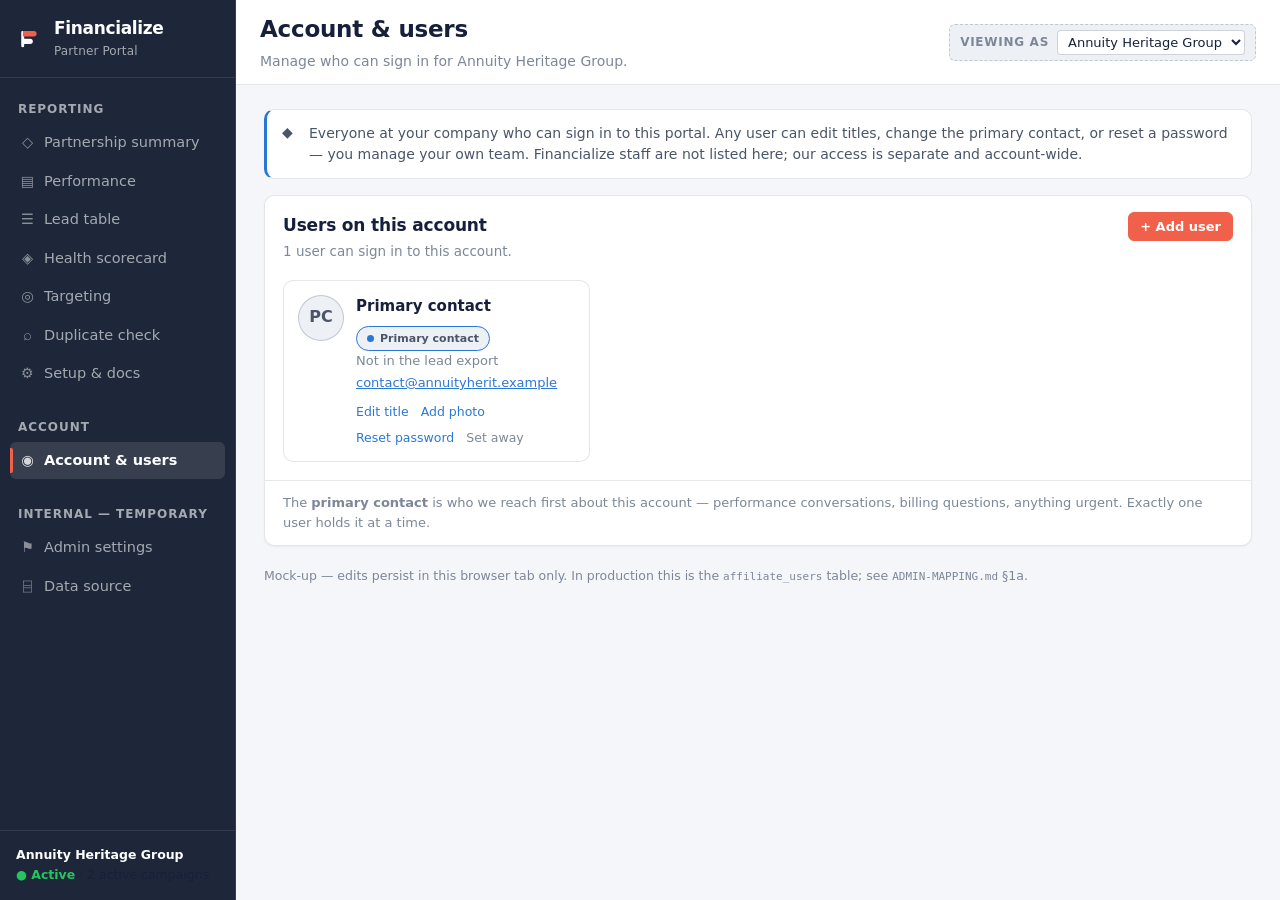
==== account.html @ 1a4225cb "Run on the real lead export instead of generated data tools/ingest.py converts a lead-table export i" ====
<!DOCTYPE html>
<html lang="en">
<head>
<meta charset="utf-8">
<meta name="viewport" content="width=device-width, initial-scale=1">
<title>Account &amp; users — Financialize Partner Portal</title>
<link rel="stylesheet" href="assets/css/dashboard.css">
</head>
<body>

<div class="app">
  <aside class="sidebar" data-shell="sidebar"></aside>

  <div class="main">
    <header class="topbar" data-shell="topbar"></header>

    <div class="content">

      <div class="notice notice-info">
        <span class="ico">◆</span>
        <div>
          Everyone at your company who can sign in to this portal. Any user can edit titles,
          change the primary contact, or reset a password — you manage your own team.
          Financialize staff are not listed here; our access is separate and account-wide.
        </div>
      </div>

      <section class="card">
        <div class="card-head">
          <div>
            <h2>Users on this account</h2>
            <p class="sub" id="users-sub"></p>
          </div>
          <div class="spacer"></div>
          <button class="btn btn-primary btn-sm" id="add-user">+ Add user</button>
        </div>
        <div class="card-body">
          <div id="action-toast"></div>
          <div class="user-grid" id="user-grid"></div>
        </div>
        <div class="card-foot">
          <span>
            The <strong>primary contact</strong> is who we reach first about this account —
            performance conversations, billing questions, anything urgent. Exactly one user holds
            it at a time.
          </span>
        </div>
      </section>

      <section class="card" id="add-card" style="display:none">
        <div class="card-head">
          <div>
            <h2>Add a user</h2>
            <p class="sub">They receive an invitation email and set their own password.</p>
          </div>
        </div>
        <div class="card-body">
          <form id="add-form" class="dupe-form" style="align-items:flex-end">
            <div class="field"><label for="nu-name">Name</label>
              <input type="text" id="nu-name" required placeholder="Full name"></div>
            <div class="field"><label for="nu-title">Title</label>
              <input type="text" id="nu-title" placeholder="e.g. Media buyer"></div>
            <div class="field" style="flex:1"><label for="nu-email">Email</label>
              <input type="text" id="nu-email" required placeholder="name@company.com"></div>
            <button type="submit" class="btn btn-primary">Send invite</button>
            <button type="button" class="btn" id="add-cancel">Cancel</button>
          </form>
        </div>
      </section>

      <p class="mocknote" style="border:0;padding:0;margin:0">
        Mock-up — edits persist in this browser tab only. In production this is the
        <code>affiliate_users</code> table; see <code>ADMIN-MAPPING.md</code> §1a.
      </p>

    </div>
  </div>
</div>

<script src="assets/data/dataset.js"></script>
<script src="assets/js/data.js"></script>
<script src="assets/js/health.js"></script>
<script src="assets/js/charts.js"></script>
<script src="assets/js/app.js"></script>
<script>
(function () {
  'use strict';
  var D = FZData, A = FZApp;

  var state = A.params();

  A.shell(state, {
    active: 'account.html',
    title: 'Account & users',
    subtitle: 'Manage who can sign in for ' + state.partner.name + '.'
  });

  var toastHost = document.getElementById('action-toast');
  function toast(msg) {
    toastHost.innerHTML = '<div class="export-toast" style="margin:0 0 14px"><span>✓</span><span>' + msg + '</span></div>';
    clearTimeout(toast._t);
    toast._t = setTimeout(function () { toastHost.innerHTML = ''; }, 6000);
  }

  function initials(name) {
    return name.split(/\s+/).map(function (w) { return w.charAt(0); })
      .slice(0, 2).join('').toUpperCase();
  }

  /* ---- render ------------------------------------------------------------ */
  function render() {
    var users = D.usersFor(state.partnerId);

    document.getElementById('users-sub').textContent =
      users.length + (users.length === 1 ? ' user' : ' users') + ' can sign in to this account.';

    document.getElementById('user-grid').innerHTML = users.map(function (u) {
      return '<div class="user-card" data-uid="' + A.esc(u.id) + '">' +
        '<div class="avatar" title="' + A.esc(u.name) + '">' +
          (u.avatar ? '<img src="' + u.avatar + '" alt="">' : A.esc(initials(u.name))) +
        '</div>' +
        '<div style="min-width:0;flex:1">' +
          '<div class="u-name">' + A.esc(u.name) +
            (u.isPrimary ? ' <span class="badge badge-info" style="font-size:11px"><span class="dot"></span>Primary contact</span>' : '') +
            (u.away ? ' <span class="away-chip">Away</span>' : '') +
          '</div>' +
          '<div class="u-title">' + A.esc(u.title || 'No title set') + '</div>' +
          '<div class="u-mail"><a href="mailto:' + A.esc(u.email) + '">' + A.esc(u.email) + '</a></div>' +
          '<div class="u-actions">' +
            '<a data-act="title">Edit title</a>' +
            '<a data-act="photo">' + (u.avatar ? 'Change photo' : 'Add photo') + '</a>' +
            '<a data-act="reset">Reset password</a>' +
            (!u.isPrimary ? '<a data-act="primary">Make primary</a>' : '') +
            '<a data-act="away" style="color:var(--ink-muted)">' + (u.away ? 'Clear away' : 'Set away') + '</a>' +
          '</div>' +
          '<input type="file" accept="image/*" data-file style="display:none">' +
        '</div>' +
      '</div>';
    }).join('');

    /* ---- wire actions ---------------------------------------------------- */
    document.querySelectorAll('.user-card').forEach(function (card) {
      var uid = card.dataset.uid;
      var fileInput = card.querySelector('[data-file]');

      card.querySelectorAll('[data-act]').forEach(function (a) {
        a.addEventListener('click', function () {
          var users = D.usersFor(state.partnerId);
          var u = users.filter(function (x) { return x.id === uid; })[0];
          if (!u) return;

          switch (a.dataset.act) {
            case 'primary':
              D.setPrimaryContact(state.partnerId, uid);
              toast('<strong>' + A.esc(u.name) + '</strong> is now the primary contact for this account.');
              render();
              break;

            case 'title':
              var t = prompt('Title for ' + u.name + ':', u.title || '');
              if (t === null) return;
              u.title = t.trim();
              D.saveUsers(state.partnerId, users);
              render();
              break;

            case 'reset':
              /* Mock — production sends a reset email from the auth system. */
              toast('Password reset link sent to <strong>' + A.esc(u.email) + '</strong>.');
              break;

            case 'away':
              u.away = !u.away;
              D.saveUsers(state.partnerId, users);
              render();
              break;

            case 'photo':
              fileInput.click();
              break;
          }
        });
      });

      fileInput.addEventListener('change', function () {
        var f = fileInput.files[0];
        if (!f) return;
        var reader = new FileReader();
        reader.onload = function () {
          var users = D.usersFor(state.partnerId);
          var u = users.filter(function (x) { return x.id === uid; })[0];
          if (!u) return;
          u.avatar = String(reader.result);
          try {
            D.saveUsers(state.partnerId, users);
          } catch (e) { /* sessionStorage quota — keep in-memory only */ }
          render();
        };
        reader.readAsDataURL(f);
      });
    });
  }

  /* ---- add user ---------------------------------------------------------- */
  document.getElementById('add-user').addEventListener('click', function () {
    document.getElementById('add-card').style.display = '';
    document.getElementById('nu-name').focus();
  });
  document.getElementById('add-cancel').addEventListener('click', function () {
    document.getElementById('add-card').style.display = 'none';
  });
  document.getElementById('add-form').addEventListener('submit', function (e) {
    e.preventDefault();
    var name = document.getElementById('nu-name').value.trim();
    var email = document.getElementById('nu-email').value.trim();
    if (!name || !email) return;
    var users = D.usersFor(state.partnerId);
    users.push({
      id: 'u-new-' + Date.now(),
      name: name,
      title: document.getElementById('nu-title').value.trim(),
      email: email,
      isPrimary: false, away: false, avatar: null
    });
    D.saveUsers(state.partnerId, users);
    document.getElementById('add-form').reset();
    document.getElementById('add-card').style.display = 'none';
    toast('Invitation sent to <strong>' + A.esc(email) + '</strong>.');
    render();
  });

  render();
})();
</script>
</body>
</html>
---- assets/css/dashboard.css ----
/* ==========================================================================
   Financialize Partner Portal — dashboard mock-up stylesheet
   --------------------------------------------------------------------------
   Plain CSS, no build step, no framework. Everything here is expressible in a
   server-rendered PHP view: classes on markup, no client-side style system.

   Colour tokens come from a validated data-viz palette (light + dark steps
   selected separately, not flipped). Do not substitute series colours without
   re-running the palette validator — slot order is the colourblind-safety
   mechanism, not decoration.
   ========================================================================== */

/* --------------------------------------------------------------------------
   BRAND PALETTE — Financialize
   --------------------------------------------------------------------------
   Navy / coral / white, taken from the brand mark. Every value below that
   touches a chart was run through the data-viz palette validator against the
   surface it actually renders on. Results, so nobody has to re-derive them:

     light  blue #2a78d6 + coral #F0604A on #FFFFFF ......... ALL PASS
                                    (CVD ΔE 22.1, normal ΔE 33.3)
     dark   blue #4A90E8 + coral #E4573D on navy #1E2739 .... ALL PASS
                                    (CVD ΔE 24.8, normal ΔE 30.8)
     meters light #86b6ef → #1c5cab ........ ordinal PASS (light end 2.04:1)
            dark  #3A5A8C → #4A90E8 ........ ordinal PASS (light end 2.15:1)
     status all four clear 3:1 on the navy surface

   TWO THINGS TO KNOW BEFORE CHANGING ANY OF THIS:

   1. Brand coral #F0604A is used AS-IS in light mode. In dark mode it steps
      down to #E4573D — the brand value sits at L 0.67, exactly on the dark
      band ceiling, and fails. #E4573D is the nearest passing step.

   2. Coral sits close to status-critical red (normal-vision ΔE 9.7 light,
      6.8 dark — both below the 15 floor). This is a known and accepted
      condition, not an oversight: the reference palette carries the same
      situation at ΔE 4.8 between its red series and critical status. The
      documented mitigation is that a status colour never carries meaning by
      hue alone — every status in this UI ships as a dot PLUS a text label.
      If you ever render a bare coloured dot with no label, that rule breaks.

   Re-run before altering a series colour:
     node scripts/validate_palette.js "<hex,hex>" --mode <light|dark> \
          --surface <#FFFFFF | #1E2739>
   -------------------------------------------------------------------------- */

:root {
  color-scheme: light;

  /* Brand constants — identical in both themes */
  --brand-navy:   #1E2739;
  --brand-coral:  #F0604A;
  --brand-white:  #FFFFFF;

  /* Navigation rail: always navy, in both themes. It is the strongest brand
     signal on the page and flipping it to white would throw that away. */
  --nav-bg:       #1E2739;
  --nav-bg-deep:  #172032;
  --nav-ink:      #FFFFFF;
  --nav-ink-2:    rgba(255, 255, 255, 0.60);
  --nav-hover:    rgba(255, 255, 255, 0.07);
  --nav-active:   rgba(255, 255, 255, 0.11);
  --nav-border:   rgba(255, 255, 255, 0.10);

  /* Surfaces & ink */
  --plane:        #F4F6F9;
  --surface-1:    #FFFFFF;
  --surface-2:    #EDF1F6;
  --ink:          #16203A;   /* navy-tinted, not neutral black */
  --ink-2:        #4A5568;
  --ink-muted:    #7C8798;
  --grid:         #E4E9F0;
  --axis:         #C4CDD9;
  --border:       rgba(22, 32, 58, 0.11);
  --border-strong:rgba(22, 32, 58, 0.20);

  /* Categorical series slots (fixed order — never cycle, never generate) */
  --series-1:     #2a78d6;  /* blue           */
  --series-2:     #F0604A;  /* brand coral    */
  --series-3:     #1baf7a;  /* aqua, reserve  */

  /* Sequential / ordinal blue ramp (meters, magnitude) */
  --seq-track:    #86b6ef;
  --seq-fill:     #1c5cab;
  --seq-250:      #86b6ef;
  --seq-400:      #3987e5;

  /* Meter ramps — one PAIR per severity, so the track is always a lighter
     step of the fill's own hue and state reads across the whole bar.
     A meter bar carries meaning by colour alone (no icon, no label on the
     bar), so unlike a status badge these steps must clear contrast on their
     own. That is why the light warning/serious fills are darker than the
     status tokens of the same name — #fab219 is only 1.83:1 on white and
     cannot legally anchor an ordinal ramp there. All eight pairs validated
     with --ordinal against their own surface. */
  --meter-track:          #86b6ef;  --meter-fill:          #1c5cab;
  --meter-track-warning:  #D6A947;  --meter-fill-warning:  #A8730B;
  --meter-track-serious:  #E9A184;  --meter-fill-serious:  #B04E22;
  --meter-track-critical: #E59595;  --meter-fill-critical: #B32C2C;

  /* Status — reserved, never reused as a series colour */
  --good:         #0ca30c;
  --warning:      #fab219;
  --serious:      #ec835a;
  --critical:     #d03b3b;
  --good-text:    #047604;
  --critical-text:#b02c2c;

  /* De-emphasis (context marks, never an entity) */
  --muted-mark:   #BCC6D4;

  --radius:       10px;
  --radius-sm:    6px;
  --shadow:       0 1px 2px rgba(11, 11, 11, 0.05);
  --font: system-ui, -apple-system, "Segoe UI", sans-serif;
  --mono: ui-monospace, SFMono-Regular, "Cascadia Mono", Consolas, monospace;
}

/* Dark mode is the brand image: navy plane, navy cards, white ink, coral
   accent. The dark steps are selected against the navy surface, not flipped
   from the light values. */
@media (prefers-color-scheme: dark) {
  :root:where(:not([data-theme="light"])) {
    color-scheme: dark;
    --plane:        #141C2B;
    --surface-1:    #1E2739;
    --surface-2:    #28334A;
    --ink:          #FFFFFF;
    --ink-2:        #C5CEDD;
    --ink-muted:    #8A94A6;
    --grid:         #2C3849;
    --axis:         #3D4A5F;
    --border:       rgba(255, 255, 255, 0.10);
    --border-strong:rgba(255, 255, 255, 0.20);
    --series-1:     #4A90E8;
    --series-2:     #E4573D;   /* brand coral, stepped into the dark band */
    --series-3:     #199e70;
    --seq-track:    #3A5A8C;
    --seq-fill:     #4A90E8;
    --seq-250:      #3A5A8C;
    --seq-400:      #4A90E8;
    --meter-track:          #3A5A8C;  --meter-fill:          #4A90E8;
    --meter-track-warning:  #7A5C1E;  --meter-fill-warning:  #fab219;
    --meter-track-serious:  #7D4B39;  --meter-fill-serious:  #ec835a;
    --meter-track-critical: #933B3B;  --meter-fill-critical: #d03b3b;
    --good-text:    #22C55E;
    --critical-text:#F08080;
    --muted-mark:   #46536B;
    --shadow:       none;
  }
}

:root[data-theme="dark"] {
  color-scheme: dark;
  --plane:        #141C2B;
  --surface-1:    #1E2739;
  --surface-2:    #28334A;
  --ink:          #FFFFFF;
  --ink-2:        #C5CEDD;
  --ink-muted:    #8A94A6;
  --grid:         #2C3849;
  --axis:         #3D4A5F;
  --border:       rgba(255, 255, 255, 0.10);
  --border-strong:rgba(255, 255, 255, 0.20);
  --series-1:     #4A90E8;
  --series-2:     #E4573D;
  --series-3:     #199e70;
  --seq-track:    #3A5A8C;
  --seq-fill:     #4A90E8;
  --seq-250:      #3A5A8C;
  --seq-400:      #4A90E8;
  --meter-track:          #3A5A8C;  --meter-fill:          #4A90E8;
  --meter-track-warning:  #7A5C1E;  --meter-fill-warning:  #fab219;
  --meter-track-serious:  #7D4B39;  --meter-fill-serious:  #ec835a;
  --meter-track-critical: #933B3B;  --meter-fill-critical: #d03b3b;
  --good-text:    #22C55E;
  --critical-text:#F08080;
  --muted-mark:   #46536B;
  --shadow:       none;
}

/* --------------------------------------------------------------------------
   Base
   -------------------------------------------------------------------------- */

*, *::before, *::after { box-sizing: border-box; }

/* Type scale deliberately runs a step larger than a typical admin tool. This
   is read on a call, often over a screen share, by people who are not looking
   for an excuse to squint. Nothing here is below 12px. */
body {
  margin: 0;
  font-family: var(--font);
  font-size: 15px;
  line-height: 1.55;
  color: var(--ink);
  background: var(--plane);
  -webkit-font-smoothing: antialiased;
}

a { color: var(--series-1); }

h1, h2, h3 { margin: 0; font-weight: 600; letter-spacing: -0.01em; }
h1 { font-size: 23px; }
h2 { font-size: 17px; }
h3 { font-size: 15px; }

/* --------------------------------------------------------------------------
   App shell
   -------------------------------------------------------------------------- */

.app { display: flex; min-height: 100vh; }

.sidebar {
  width: 236px;
  flex: 0 0 236px;
  background: var(--nav-bg);
  border-right: 1px solid var(--nav-border);
  display: flex;
  flex-direction: column;
  position: sticky;
  top: 0;
  height: 100vh;
}

.brand {
  padding: 18px 18px 16px;
  border-bottom: 1px solid var(--nav-border);
  display: flex;
  align-items: center;
  gap: 10px;
}
.brand-logo { flex: 0 0 26px; }
.brand-logo svg { display: block; width: 26px; height: 26px; }
.brand-mark {
  font-size: 17px;
  font-weight: 550;
  letter-spacing: -0.02em;
  color: var(--nav-ink);
  line-height: 1.1;
}
.brand-sub {
  font-size: 12px;
  color: var(--nav-ink-2);
  margin-top: 1px;
  letter-spacing: 0.01em;
}

.nav { padding: 10px 10px; flex: 1; overflow-y: auto; }
.nav-label {
  font-size: 12px;
  text-transform: uppercase;
  letter-spacing: 0.08em;
  color: var(--nav-ink-2);
  padding: 12px 8px 6px;
  font-weight: 600;
}
.nav a {
  display: flex;
  align-items: center;
  gap: 9px;
  padding: 7px 8px 7px 10px;
  border-radius: var(--radius-sm);
  color: var(--nav-ink-2);
  text-decoration: none;
  font-size: 14.5px;
  margin-bottom: 2px;
  position: relative;
}
.nav a:hover { background: var(--nav-hover); color: var(--nav-ink); }
.nav a.is-active {
  background: var(--nav-active);
  color: var(--nav-ink);
  font-weight: 600;
}
/* The one place coral carries state in the chrome — a 3px brand rule on the
   active item. Position, not hue, is doing the work; the coral is identity. */
.nav a.is-active::before {
  content: "";
  position: absolute;
  left: 0; top: 6px; bottom: 6px;
  width: 3px;
  border-radius: 0 2px 2px 0;
  background: var(--brand-coral);
}
.nav a .ico { width: 15px; text-align: center; flex: 0 0 15px; opacity: 0.8; }

.sidebar-foot {
  padding: 14px 16px 16px;
  border-top: 1px solid var(--nav-border);
  font-size: 12.5px;
  color: var(--nav-ink-2);
}
.sidebar-foot strong { color: var(--nav-ink); font-weight: 600; }
.brand-tagline {
  margin-top: 10px;
  padding-top: 10px;
  border-top: 1px solid var(--nav-border);
  font-size: 11px;
  line-height: 1.5;
  color: var(--brand-coral);
  letter-spacing: 0.01em;
}

.main { flex: 1; min-width: 0; display: flex; flex-direction: column; }

.topbar {
  background: var(--surface-1);
  border-bottom: 1px solid var(--border);
  padding: 12px 24px;
  display: flex;
  align-items: center;
  gap: 16px;
  flex-wrap: wrap;
}
.topbar .page-title { flex: 1; min-width: 200px; }
.topbar .page-title p {
  margin: 3px 0 0;
  font-size: 14px;
  color: var(--ink-muted);
}

.content { padding: 24px 28px 56px; max-width: 1460px; width: 100%; }

/* --------------------------------------------------------------------------
   Partner context switcher (mock-up affordance — see note in HANDOFF.md)
   -------------------------------------------------------------------------- */

.ctx {
  display: flex;
  align-items: center;
  gap: 8px;
  padding: 5px 10px;
  border: 1px dashed var(--border-strong);
  border-radius: var(--radius-sm);
  background: var(--surface-2);
}
.ctx-label {
  font-size: 12px;
  text-transform: uppercase;
  letter-spacing: 0.06em;
  color: var(--ink-muted);
  font-weight: 650;
}
.ctx select {
  font-family: inherit;
  font-size: 13px;
  padding: 3px 6px;
  border: 1px solid var(--border-strong);
  border-radius: 4px;
  background: var(--surface-1);
  color: var(--ink);
}

/* --------------------------------------------------------------------------
   Filter row — one row above everything it scopes
   -------------------------------------------------------------------------- */

.filters {
  display: flex;
  align-items: flex-end;
  gap: 12px;
  flex-wrap: wrap;
  padding: 14px 16px;
  background: var(--surface-1);
  border: 1px solid var(--border);
  border-radius: var(--radius);
  margin-bottom: 20px;
}
.field { display: flex; flex-direction: column; gap: 4px; }
.field > label {
  font-size: 12px;
  text-transform: uppercase;
  letter-spacing: 0.06em;
  color: var(--ink-muted);
  font-weight: 650;
}
.field select,
.field input[type="date"],
.field input[type="text"],
.field input[type="search"] {
  font-family: inherit;
  font-size: 14px;
  padding: 8px 10px;
  border: 1px solid var(--border-strong);
  border-radius: var(--radius-sm);
  background: var(--surface-1);
  color: var(--ink);
  min-width: 150px;
}
.field input[type="date"] { min-width: 140px; }

.filters .spacer { flex: 1; }
.filters .applied {
  font-size: 13px;
  color: var(--ink-muted);
  align-self: center;
}

.btn {
  font-family: inherit;
  font-size: 14px;
  font-weight: 550;
  padding: 8px 14px;
  border-radius: var(--radius-sm);
  border: 1px solid var(--border-strong);
  background: var(--surface-1);
  color: var(--ink);
  cursor: pointer;
}
.btn:hover { background: var(--surface-2); }
/* Coral is the brand's call-to-action colour. Safe here because a button is
   chrome, not a data mark, and it carries a text label. */
.btn-primary {
  background: var(--brand-coral);
  border-color: var(--brand-coral);
  color: #fff;
}
.btn-primary:hover { filter: brightness(0.94); background: var(--brand-coral); }
.btn-sm { font-size: 13px; padding: 6px 11px; }

/* --------------------------------------------------------------------------
   Cards & layout
   -------------------------------------------------------------------------- */

.card {
  background: var(--surface-1);
  border: 1px solid var(--border);
  border-radius: var(--radius);
  box-shadow: var(--shadow);
  margin-bottom: 20px;
}
.card-head {
  padding: 16px 18px 12px;
  display: flex;
  align-items: baseline;
  gap: 12px;
  flex-wrap: wrap;
}
.card-head .sub {
  font-size: 13.5px;
  color: var(--ink-muted);
  margin: 2px 0 0;
}
.card-head .spacer { flex: 1; }
.card-body { padding: 6px 18px 18px; }
.card-foot {
  padding: 12px 18px;
  border-top: 1px solid var(--border);
  font-size: 13px;
  color: var(--ink-muted);
  display: flex;
  align-items: center;
  gap: 12px;
  flex-wrap: wrap;
}

.grid-2 { display: grid; grid-template-columns: 1fr 1fr; gap: 20px; }
.grid-3 { display: grid; grid-template-columns: repeat(3, 1fr); gap: 20px; }
@media (max-width: 1080px) {
  .grid-2, .grid-3 { grid-template-columns: 1fr; }
}

/* --------------------------------------------------------------------------
   Hero figure — exactly one per view
   -------------------------------------------------------------------------- */

.hero {
  display: flex;
  align-items: center;
  gap: 28px;
  flex-wrap: wrap;
}
.hero-figure {
  font-size: 58px;
  font-weight: 650;
  line-height: 1;
  letter-spacing: -0.03em;
  /* proportional figures on purpose — tabular-nums looks loose at display size */
}
.hero-label {
  font-size: 13px;
  color: var(--ink-muted);
  text-transform: uppercase;
  letter-spacing: 0.06em;
  font-weight: 650;
  margin-bottom: 6px;
}
.hero-note { font-size: 14px; color: var(--ink-2); max-width: 54ch; line-height: 1.55; }

/* --------------------------------------------------------------------------
   Stat tiles
   -------------------------------------------------------------------------- */

.tiles {
  display: grid;
  grid-template-columns: repeat(auto-fit, minmax(196px, 1fr));
  gap: 14px;
  margin-bottom: 20px;
}
.tile {
  background: var(--surface-1);
  border: 1px solid var(--border);
  border-radius: var(--radius);
  padding: 15px 16px 14px;
  box-shadow: var(--shadow);
  min-width: 0;
}
.tile-label {
  font-size: 12.5px;
  color: var(--ink-muted);
  font-weight: 600;
  display: flex;
  align-items: center;
  gap: 5px;
  margin-bottom: 6px;
}
.tile-value {
  font-size: 31px;
  font-weight: 650;
  line-height: 1.1;
  letter-spacing: -0.02em;
}
.tile-sub { font-size: 12.5px; color: var(--ink-muted); margin-top: 4px; line-height: 1.4; }
.tile-delta { font-size: 12.5px; font-weight: 600; margin-top: 6px; }
.delta-up   { color: var(--good-text); }
.delta-down { color: var(--critical-text); }
.delta-flat { color: var(--ink-muted); }

.tile-northstar { border-color: var(--series-1); border-width: 1px; }
.tile-revshare {
  border-style: dashed;
  border-color: var(--border-strong);
}

/* --------------------------------------------------------------------------
   Badges & pills
   -------------------------------------------------------------------------- */

.badge {
  display: inline-flex;
  align-items: center;
  gap: 6px;
  font-size: 12.5px;
  font-weight: 600;
  padding: 3px 10px;
  border-radius: 999px;
  border: 1px solid var(--border-strong);
  background: var(--surface-2);
  color: var(--ink-2);
  white-space: nowrap;
}
.badge .dot {
  width: 7px; height: 7px;
  border-radius: 50%;
  flex: 0 0 7px;
  background: var(--muted-mark);
}
/* Sold-type identity — the WORD carries the meaning; the dot is a supplement. */
.badge-livetransfer .dot { background: var(--series-1); }
.badge-appointment  .dot { background: var(--series-1); }
.badge-priority .dot { background: var(--series-1); }
.badge-hot      .dot { background: var(--series-2); }
.badge-auction  .dot { background: var(--seq-250); }
.badge-market   .dot { background: var(--muted-mark); }
.badge-unsold   .dot { background: transparent; border: 1px solid var(--axis); }
/* The two premium tiers launched Aug 2026 — outlined so they read as a step
   above Priority rather than as another colour in the same set. */
.badge-livetransfer, .badge-appointment {
  border-color: var(--series-1);
  color: var(--ink);
}

.badge-good     { color: var(--good-text); border-color: var(--good); }
.badge-good .dot{ background: var(--good); }
.badge-warn     { color: var(--ink-2); border-color: var(--warning); }
.badge-warn .dot{ background: var(--warning); }
.badge-crit     { color: var(--critical-text); border-color: var(--critical); }
.badge-crit .dot{ background: var(--critical); }
.badge-info     { color: var(--ink-2); border-color: var(--series-1); }
.badge-info .dot{ background: var(--series-1); }

.pill-paid {
  color: var(--good-text);
  font-weight: 600;
}
.pill-free { color: var(--ink-muted); }

/* --------------------------------------------------------------------------
   Tables
   -------------------------------------------------------------------------- */

.table-wrap { overflow-x: auto; }

table.data {
  width: 100%;
  border-collapse: collapse;
  font-size: 14px;
  font-variant-numeric: tabular-nums; /* columns must align vertically */
}
table.data th {
  text-align: left;
  font-size: 12px;
  text-transform: uppercase;
  letter-spacing: 0.05em;
  color: var(--ink-muted);
  font-weight: 650;
  padding: 11px 12px;
  border-bottom: 1px solid var(--border-strong);
  white-space: nowrap;
  background: var(--surface-1);
}
table.data td {
  padding: 11px 12px;
  border-bottom: 1px solid var(--grid);
  vertical-align: middle;
}
table.data tbody tr:hover { background: var(--surface-2); }
table.data td.num, table.data th.num { text-align: right; }
table.data .lead-id { font-family: var(--mono); font-size: 13px; color: var(--ink-2); }
table.data tfoot td {
  font-weight: 650;
  border-top: 1px solid var(--border-strong);
  border-bottom: none;
  background: var(--surface-2);
}

.revshare-col { background: rgba(42, 120, 214, 0.06); }

.empty {
  padding: 40px 16px;
  text-align: center;
  color: var(--ink-muted);
  font-size: 14px;
}

.pager {
  display: flex;
  align-items: center;
  gap: 10px;
  font-size: 13px;
  color: var(--ink-muted);
}

/* Inline magnitude bar inside a table cell (one series → one colour) */
.bar-cell { display: flex; align-items: center; gap: 8px; justify-content: flex-end; }
.bar-track {
  display: block;      /* these are <span>s — without this, width/height no-op */
  width: 76px;
  height: 6px;
  background: var(--surface-2);
  border-radius: 3px;
  overflow: hidden;
  flex: 0 0 76px;
}
.bar-fill {
  display: block;
  height: 100%;
  background: var(--series-1);
  border-radius: 3px;
}

/* --------------------------------------------------------------------------
   Charts
   -------------------------------------------------------------------------- */

.chart-wrap { position: relative; }
.chart-wrap svg { display: block; width: 100%; height: auto; overflow: visible; }

.legend {
  display: flex;
  gap: 18px;
  flex-wrap: wrap;
  font-size: 13.5px;
  color: var(--ink-2);
  margin: 2px 0 10px;
}
.legend-item { display: flex; align-items: center; gap: 6px; }
.legend-swatch {
  width: 10px; height: 10px;
  border-radius: 2px;
  flex: 0 0 10px;
}
.legend-swatch.line { height: 2px; width: 14px; border-radius: 1px; flex-basis: 14px; }

.tooltip {
  position: absolute;
  pointer-events: none;
  background: var(--surface-1);
  border: 1px solid var(--border-strong);
  border-radius: var(--radius-sm);
  box-shadow: 0 4px 14px rgba(11, 11, 11, 0.14);
  padding: 10px 12px;
  font-size: 13px;
  min-width: 150px;
  z-index: 20;
  opacity: 0;
  transition: opacity 90ms ease;
}
.tooltip.is-on { opacity: 1; }
.tooltip .tt-title {
  font-weight: 650;
  margin-bottom: 6px;
  font-size: 13px;
}
.tooltip .tt-row {
  display: flex;
  align-items: center;
  gap: 7px;
  margin-top: 2px;
  font-variant-numeric: tabular-nums;
}
.tooltip .tt-row .sw { width: 9px; height: 9px; border-radius: 2px; flex: 0 0 9px; }
.tooltip .tt-row .k { color: var(--ink-2); flex: 1; }
.tooltip .tt-row .v { font-weight: 600; }

/* --------------------------------------------------------------------------
   Contacts, users, gauge (Partnership summary + Account page)
   -------------------------------------------------------------------------- */

.contact-block { min-width: 220px; }
.contact-block .who { font-size: 15px; font-weight: 650; }
.contact-block .role { font-size: 12.5px; color: var(--ink-muted); margin-top: 1px; }
.contact-block .mail { font-size: 13.5px; margin-top: 3px; }
.contact-block .mail a { color: var(--series-1); text-decoration: none; }
.contact-block .actions { display: flex; gap: 8px; margin-top: 10px; flex-wrap: wrap; }

/* Health gauge — a semicircular meter. The value arc reuses the validated
   meter-fill severity tokens; the track is the same-ramp lighter step, so it
   obeys the same rules as the linear meters. */
.gauge-card { display: block; text-decoration: none; color: inherit; }
.gauge-card:hover { background: var(--surface-2); }
.gauge-wrap { display: flex; flex-direction: column; align-items: center; padding: 4px 0 2px; }
.gauge-wrap svg { display: block; }
.gauge-value {
  font-size: 34px; font-weight: 650; letter-spacing: -0.02em;
  line-height: 1;
}
.gauge-hint { font-size: 12.5px; color: var(--ink-muted); margin-top: 8px; }

/* User cards (Account page) */
.user-grid { display: grid; grid-template-columns: repeat(auto-fill, minmax(280px, 1fr)); gap: 14px; }
.user-card {
  border: 1px solid var(--border);
  border-radius: var(--radius);
  padding: 14px;
  display: flex;
  gap: 12px;
  background: var(--surface-1);
}
.avatar {
  width: 46px; height: 46px; flex: 0 0 46px;
  border-radius: 50%;
  background: var(--surface-2);
  border: 1px solid var(--border-strong);
  display: flex; align-items: center; justify-content: center;
  font-weight: 650; font-size: 16px; color: var(--ink-2);
  overflow: hidden;
  position: relative;
}
.avatar img { width: 100%; height: 100%; object-fit: cover; }
.user-card .u-name { font-size: 15px; font-weight: 650; display: flex; align-items: center; gap: 8px; flex-wrap: wrap; }
.user-card .u-title { font-size: 13px; color: var(--ink-muted); }
.user-card .u-mail { font-size: 13px; margin-top: 2px; word-break: break-all; }
.user-card .u-actions {
  margin-top: 9px; display: flex; gap: 6px 12px; flex-wrap: wrap;
  font-size: 12.5px;
}
.user-card .u-actions a { color: var(--series-1); text-decoration: none; cursor: pointer; }
.user-card .u-actions a:hover { text-decoration: underline; }

/* Away marker — deliberately subtle: muted chip, no status colour. */
.away-chip {
  font-size: 11px; font-weight: 600;
  color: var(--ink-muted);
  border: 1px solid var(--border-strong);
  border-radius: 999px;
  padding: 1px 8px;
}

/* --------------------------------------------------------------------------
   Export control
   -------------------------------------------------------------------------- */

.export { position: relative; display: inline-block; }
.export-menu {
  position: absolute;
  right: 0;
  top: calc(100% + 6px);
  min-width: 232px;
  background: var(--surface-1);
  border: 1px solid var(--border-strong);
  border-radius: var(--radius);
  box-shadow: 0 6px 20px rgba(11, 11, 11, 0.16);
  padding: 6px;
  z-index: 40;
  display: none;
}
.export-menu.is-open { display: block; }
.export-menu button {
  display: flex;
  align-items: flex-start;
  gap: 10px;
  width: 100%;
  text-align: left;
  font-family: inherit;
  font-size: 14px;
  padding: 9px 10px;
  border: 0;
  border-radius: var(--radius-sm);
  background: none;
  color: var(--ink);
  cursor: pointer;
}
.export-menu button:hover { background: var(--surface-2); }
.export-menu button .ico { font-size: 15px; line-height: 1.3; flex: 0 0 18px; }
.export-menu button .sub {
  display: block;
  font-size: 12.5px;
  color: var(--ink-muted);
  margin-top: 1px;
}
.export-toast {
  margin-top: 10px;
  padding: 11px 13px;
  border-radius: var(--radius);
  border: 1px solid var(--good);
  background: var(--surface-2);
  font-size: 13.5px;
  color: var(--ink-2);
  display: flex;
  gap: 9px;
}
.export-toast strong { color: var(--ink); }

.view-toggle {
  display: inline-flex;
  border: 1px solid var(--border-strong);
  border-radius: var(--radius-sm);
  overflow: hidden;
}
.view-toggle button {
  font-family: inherit;
  font-size: 12.5px;
  font-weight: 600;
  padding: 6px 12px;
  border: 0;
  background: var(--surface-1);
  color: var(--ink-2);
  cursor: pointer;
}
.view-toggle button + button { border-left: 1px solid var(--border-strong); }
.view-toggle button.is-on { background: var(--surface-2); color: var(--ink); }

/* --------------------------------------------------------------------------
   Meters (pillar sub-scores) — track is a lighter step of the fill's own ramp
   -------------------------------------------------------------------------- */

.meter { margin-bottom: 20px; }
.meter:last-child { margin-bottom: 0; }
.meter-head {
  display: flex;
  align-items: baseline;
  gap: 8px;
  margin-bottom: 5px;
}
.meter-name { font-size: 15px; font-weight: 600; }
.meter-weight { font-size: 12.5px; color: var(--ink-muted); }
.meter-head .spacer { flex: 1; }
.meter-score { font-size: 16px; font-weight: 650; font-variant-numeric: tabular-nums; }
/* Track and fill carry the SAME severity class — see the meter ramp note in
   the token block. */
.meter-track {
  height: 10px;
  border-radius: 5px;
  background: var(--meter-track);
  overflow: hidden;
}
.meter-track.is-warning  { background: var(--meter-track-warning); }
.meter-track.is-serious  { background: var(--meter-track-serious); }
.meter-track.is-critical { background: var(--meter-track-critical); }

.meter-fill { height: 100%; border-radius: 4px; background: var(--meter-fill); }
.meter-fill.is-warning  { background: var(--meter-fill-warning); }
.meter-fill.is-serious  { background: var(--meter-fill-serious); }
.meter-fill.is-critical { background: var(--meter-fill-critical); }

.meter-track.is-parked { background: var(--surface-2); }
.meter-parts {
  margin-top: 8px;
  font-size: 12.5px;
  color: var(--ink-muted);
  display: flex;
  gap: 14px;
  flex-wrap: wrap;
}
.meter-parts span { font-variant-numeric: tabular-nums; }
.meter.is-parked .meter-name { color: var(--ink-muted); }

/* --------------------------------------------------------------------------
   Notices
   -------------------------------------------------------------------------- */

.notice {
  display: flex;
  gap: 11px;
  padding: 13px 15px;
  border-radius: var(--radius);
  font-size: 14px;
  line-height: 1.5;
  border: 1px solid var(--border);
  background: var(--surface-1);
  margin-bottom: 16px;
  color: var(--ink-2);
}
.notice .ico { flex: 0 0 16px; font-size: 14px; line-height: 1.3; }
.notice strong { color: var(--ink); }
.notice-info    { border-left: 3px solid var(--series-1); }
.notice-warn    { border-left: 3px solid var(--warning); }
.notice-mock    { border-left: 3px solid var(--muted-mark); background: var(--surface-2); }

/* Build note — visible only in the mock-up, flagged for the dev handoff */
.mocknote {
  font-size: 12.5px;
  color: var(--ink-muted);
  border-top: 1px dashed var(--border-strong);
  margin-top: 14px;
  padding-top: 10px;
}
.mocknote code { font-family: var(--mono); font-size: 11px; }

/* --------------------------------------------------------------------------
   Duplicate self-check
   -------------------------------------------------------------------------- */

.dupe-form { display: flex; gap: 10px; align-items: flex-end; flex-wrap: wrap; }
.dupe-result {
  margin-top: 16px;
  padding: 16px;
  border-radius: var(--radius);
  border: 1px solid var(--border-strong);
  background: var(--surface-2);
  display: flex;
  align-items: center;
  gap: 14px;
}
.dupe-verdict { font-size: 20px; font-weight: 650; }
.dupe-icon { font-size: 26px; line-height: 1; }
.dupe-meta { font-size: 14px; color: var(--ink-2); margin-top: 4px; }

.quota {
  font-size: 13px;
  color: var(--ink-muted);
  font-variant-numeric: tabular-nums;
}

/* --------------------------------------------------------------------------
   Setup flow
   -------------------------------------------------------------------------- */

.steps {
  display: flex;
  gap: 0;
  border: 1px solid var(--border);
  border-radius: var(--radius);
  background: var(--surface-1);
  overflow: hidden;
  margin-bottom: 16px;
  flex-wrap: wrap;
}
.step {
  flex: 1 1 140px;
  padding: 13px 14px;
  border-right: 1px solid var(--border);
  font-size: 13.5px;
  color: var(--ink-muted);
  cursor: pointer;
  background: none;
  font-family: inherit;
  text-align: left;
}
.step:last-child { border-right: 0; }
.step .n {
  display: inline-flex;
  width: 18px; height: 18px;
  border-radius: 50%;
  align-items: center;
  justify-content: center;
  font-size: 10px;
  font-weight: 700;
  background: var(--surface-2);
  color: var(--ink-muted);
  margin-right: 6px;
  border: 1px solid var(--border-strong);
}
.step.is-done .n { background: var(--good); color: #fff; border-color: var(--good); }
.step.is-on { background: var(--surface-2); color: var(--ink); font-weight: 600; }
.step.is-on .n { background: var(--series-1); color: #fff; border-color: var(--series-1); }

.step-panel { display: none; }
.step-panel.is-on { display: block; }

.choice-grid { display: grid; grid-template-columns: 1fr 1fr; gap: 12px; }
@media (max-width: 760px) { .choice-grid { grid-template-columns: 1fr; } }
.choice {
  border: 1px solid var(--border-strong);
  border-radius: var(--radius);
  padding: 14px;
  cursor: pointer;
  background: var(--surface-1);
  display: block;
}
.choice:hover { background: var(--surface-2); }
.choice.is-on { border-color: var(--series-1); box-shadow: inset 0 0 0 1px var(--series-1); }
.choice h3 { margin-bottom: 4px; }
.choice p { margin: 0; font-size: 13.5px; color: var(--ink-muted); }

.cred {
  font-family: var(--mono);
  font-size: 13px;
  background: var(--surface-2);
  border: 1px solid var(--border);
  border-radius: var(--radius-sm);
  padding: 9px 11px;
  word-break: break-all;
  margin: 6px 0 0;
}

.doclist { list-style: none; padding: 0; margin: 0; }
.doclist li {
  display: flex;
  align-items: center;
  gap: 10px;
  padding: 12px 0;
  border-bottom: 1px solid var(--grid);
  font-size: 14px;
}
.doclist li:last-child { border-bottom: 0; }
.doclist .spacer { flex: 1; }

.checklist { list-style: none; padding: 0; margin: 12px 0 0; font-size: 14px; }
.checklist li { padding: 5px 0; display: flex; gap: 9px; align-items: flex-start; }
.checklist .mark { flex: 0 0 16px; }

.pixel-log {
  font-family: var(--mono);
  font-size: 13px;
  background: var(--surface-2);
  border: 1px solid var(--border);
  border-radius: var(--radius-sm);
  padding: 11px 13px;
  max-height: 190px;
  overflow-y: auto;
  margin-top: 10px;
}
.pixel-log div { padding: 2px 0; }

/* --------------------------------------------------------------------------
   Print
   -------------------------------------------------------------------------- */

@media print {
  .sidebar, .filters, .ctx, .view-toggle, .btn { display: none !important; }
  .card { break-inside: avoid; box-shadow: none; }
  body { background: #fff; }
}
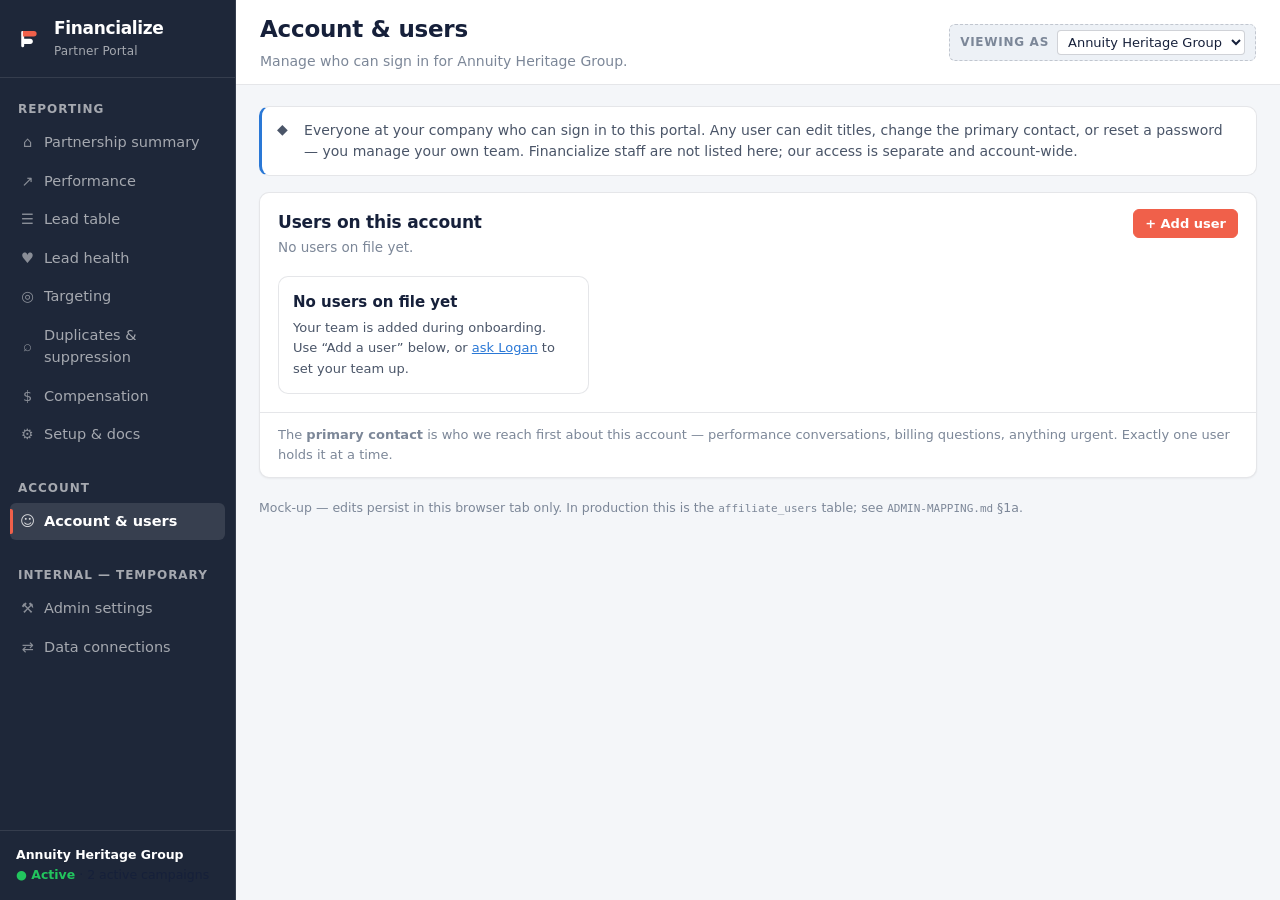
==== commit 33e51ecb: "Audit fixes A1-A5, B6-B11: trust copy, empty states, tense, tips A1 Partnership gauge shows the Prov" ====
--- a/account.html
+++ b/account.html
@@ -82,6 +82,7 @@
 <script src="assets/js/health.js"></script>
 <script src="assets/js/charts.js"></script>
 <script src="assets/js/app.js"></script>
+<script src="assets/js/tables.js"></script>
 <script>
 (function () {
   'use strict';
@@ -111,10 +112,22 @@
   function render() {
     var users = D.usersFor(state.partnerId);
 
-    document.getElementById('users-sub').textContent =
-      users.length + (users.length === 1 ? ' user' : ' users') + ' can sign in to this account.';
+    var realUsers = users.filter(function (u) { return !u.placeholder; });
+    document.getElementById('users-sub').textContent = realUsers.length
+      ? realUsers.length + (realUsers.length === 1 ? ' user' : ' users') + ' can sign in to this account.'
+      : 'No users on file yet.';
 
     document.getElementById('user-grid').innerHTML = users.map(function (u) {
+      /* The source has no contact data for this account — say so plainly
+         instead of rendering a record that looks broken. */
+      if (u.placeholder) {
+        return '<div class="user-card" style="display:block">' +
+          '<div style="font-size:15px;font-weight:600">No users on file yet</div>' +
+          '<div style="font-size:13px;color:var(--ink-2);margin-top:4px">Your team is added ' +
+            'during onboarding. Use “Add a user” below, or ' +
+            '<a href="mailto:logan@financialize.com">ask Logan</a> to set your team up.</div>' +
+          '</div>';
+      }
       return '<div class="user-card" data-uid="' + A.esc(u.id) + '">' +
         '<div class="avatar" title="' + A.esc(u.name) + '">' +
           (u.avatar ? '<img src="' + u.avatar + '" alt="">' : A.esc(initials(u.name))) +
@@ -142,6 +155,8 @@
     document.querySelectorAll('.user-card').forEach(function (card) {
       var uid = card.dataset.uid;
       var fileInput = card.querySelector('[data-file]');
+      /* The no-users-yet placeholder card has no actions to wire. */
+      if (!uid || !fileInput) return;
 
       card.querySelectorAll('[data-act]').forEach(function (a) {
         a.addEventListener('click', function () {
--- a/assets/css/dashboard.css
+++ b/assets/css/dashboard.css
@@ -97,6 +97,13 @@
   --meter-track-warning:  #D6A947;  --meter-fill-warning:  #A8730B;
   --meter-track-serious:  #E9A184;  --meter-fill-serious:  #B04E22;
   --meter-track-critical: #E59595;  --meter-fill-critical: #B32C2C;
+
+  /* Pie ramp — ORDERED, darkest = biggest slice. A pie compares every slice
+     against every other, which is the case the categorical palette caps at
+     three, so this is a single-hue ordinal ramp instead of six hues.
+     Validated with --ordinal: light end 2.11:1 on white, all ΔL gaps ≥ 0.06. */
+  --pie-1: #08244a;  --pie-2: #104281;  --pie-3: #1c5cab;
+  --pie-4: #2a78d6;  --pie-5: #5598e7;  --pie-6: #86b6ef;
 
   /* Status — reserved, never reused as a series colour */
   --good:         #0ca30c;
@@ -143,6 +150,9 @@
     --meter-track-warning:  #7A5C1E;  --meter-fill-warning:  #fab219;
     --meter-track-serious:  #7D4B39;  --meter-fill-serious:  #ec835a;
     --meter-track-critical: #933B3B;  --meter-fill-critical: #d03b3b;
+    /* Dark pie ramp, validated on the navy surface: light end 2.15:1. */
+    --pie-1: #cde2fb;  --pie-2: #9ec5f4;  --pie-3: #6da7ec;
+    --pie-4: #3987e5;  --pie-5: #256abf;  --pie-6: #3A5A8C;
     --good-text:    #22C55E;
     --critical-text:#F08080;
     --muted-mark:   #46536B;
@@ -173,6 +183,8 @@
   --meter-track-warning:  #7A5C1E;  --meter-fill-warning:  #fab219;
   --meter-track-serious:  #7D4B39;  --meter-fill-serious:  #ec835a;
   --meter-track-critical: #933B3B;  --meter-fill-critical: #d03b3b;
+  --pie-1: #cde2fb;  --pie-2: #9ec5f4;  --pie-3: #6da7ec;
+  --pie-4: #3987e5;  --pie-5: #256abf;  --pie-6: #3A5A8C;
   --good-text:    #22C55E;
   --critical-text:#F08080;
   --muted-mark:   #46536B;
@@ -320,7 +332,17 @@
   color: var(--ink-muted);
 }
 
-.content { padding: 24px 28px 56px; max-width: 1460px; width: 100%; }
+/* No max-width. The old 1460px cap left dead space either side on anything
+   wider than a laptop, which is where this is actually read — tables and
+   charts want every pixel. Padding scales with the viewport instead, so a
+   wide screen gets more breathing room rather than a narrower column.
+   Long-form text is capped individually (see .hero-note, .notice) so line
+   length stays readable even when the page itself is 3,000px wide. */
+.content {
+  padding: clamp(16px, 1.6vw, 34px) clamp(14px, 1.8vw, 44px) 64px;
+  width: 100%;
+  max-width: none;
+}
 
 /* --------------------------------------------------------------------------
    Partner context switcher (mock-up affordance — see note in HANDOFF.md)
@@ -391,10 +413,17 @@
 .field input[type="date"] { min-width: 140px; }
 
 .filters .spacer { flex: 1; }
+/* Apply + the window summary as one centred row, so the date reads on the
+   same line as the button label rather than sitting below it. */
+.filters-apply {
+  display: flex;
+  align-items: center;
+  gap: 12px;
+  flex-wrap: wrap;
+}
 .filters .applied {
   font-size: 13px;
   color: var(--ink-muted);
-  align-self: center;
 }
 
 .btn {
@@ -409,6 +438,53 @@
   cursor: pointer;
 }
 .btn:hover { background: var(--surface-2); }
+/* For the one action a screen exists to make obvious. */
+.btn-lg { font-size: 15px; padding: 12px 22px; font-weight: 600; }
+
+/* Campaign setup tracker (campaign-setup.html). Each step is a <details>
+   so the current step opens and finished ones fold away. */
+.setup-step {
+  border: 1px solid var(--border);
+  border-radius: var(--radius);
+  background: var(--surface-1);
+  margin-bottom: 10px;
+}
+.setup-step summary {
+  display: flex;
+  align-items: center;
+  gap: 12px;
+  padding: 12px 14px;
+  cursor: pointer;
+  list-style: none;
+  font-size: 14px;
+}
+.setup-step summary::-webkit-details-marker { display: none; }
+.setup-step summary:hover { background: var(--surface-2); border-radius: var(--radius); }
+.setup-step[open] summary { border-bottom: 1px solid var(--grid); }
+.step-n {
+  width: 26px; height: 26px; flex: 0 0 26px;
+  border-radius: 50%;
+  border: 1px solid var(--border-strong);
+  display: flex; align-items: center; justify-content: center;
+  font-size: 12.5px; font-weight: 650; color: var(--ink-2);
+  background: var(--surface-2);
+}
+/* Completion is the check glyph plus the label state chip, never colour
+   alone — the green here is reinforcement, not the signal. */
+.step-n.is-done {
+  border-color: var(--good-text);
+  color: var(--good-text);
+}
+.step-body { padding: 14px 16px 16px 52px; font-size: 13.5px; }
+.step-body input[type="url"] {
+  font-family: inherit; font-size: 13px;
+  padding: 8px 10px;
+  border: 1px solid var(--border-strong);
+  border-radius: var(--radius-sm);
+  background: var(--surface-1);
+  color: var(--ink);
+}
+@media (max-width: 720px) { .step-body { padding-left: 16px; } }
 /* Coral is the brand's call-to-action colour. Safe here because a button is
    chrome, not a data mark, and it carries a text label. */
 .btn-primary {
@@ -455,10 +531,19 @@
   flex-wrap: wrap;
 }
 
-.grid-2 { display: grid; grid-template-columns: 1fr 1fr; gap: 20px; }
-.grid-3 { display: grid; grid-template-columns: repeat(3, 1fr); gap: 20px; }
-@media (max-width: 1080px) {
-  .grid-2, .grid-3 { grid-template-columns: 1fr; }
+/* auto-fit + a min track means these reflow continuously instead of snapping
+   at one breakpoint: three across on a wide monitor, two on a laptop, one on
+   a phone, with no media query. `min(100%, …)` stops the track from forcing
+   horizontal overflow when the viewport is narrower than the minimum. */
+.grid-2 {
+  display: grid;
+  grid-template-columns: repeat(auto-fit, minmax(min(100%, 460px), 1fr));
+  gap: clamp(14px, 1.2vw, 22px);
+}
+.grid-3 {
+  display: grid;
+  grid-template-columns: repeat(auto-fit, minmax(min(100%, 330px), 1fr));
+  gap: clamp(14px, 1.2vw, 22px);
 }
 
 /* --------------------------------------------------------------------------
@@ -494,7 +579,7 @@
 
 .tiles {
   display: grid;
-  grid-template-columns: repeat(auto-fit, minmax(196px, 1fr));
+  grid-template-columns: repeat(auto-fit, minmax(min(100%, 196px), 1fr));
   gap: 14px;
   margin-bottom: 20px;
 }
@@ -715,6 +800,232 @@
 .tooltip .tt-row .v { font-weight: 600; }
 
 /* --------------------------------------------------------------------------
+   Hover descriptors — small "i" beside any label that needs explaining.
+   The box itself (#fz-tipbox) is a fixed-position singleton managed by
+   wireTips() in app.js, so it can never be clipped by a scrolling table.
+   -------------------------------------------------------------------------- */
+
+.tip-btn {
+  display: inline-flex;
+  align-items: center;
+  justify-content: center;
+  width: 16px;
+  height: 16px;
+  border-radius: 50%;
+  border: 1px solid var(--border-strong);
+  background: var(--surface-1);
+  color: var(--ink-muted);
+  font-size: 10px;
+  font-weight: 700;
+  font-family: var(--font);
+  line-height: 1;
+  cursor: help;
+  padding: 0;
+  vertical-align: middle;
+  margin-left: 6px;
+  flex: none;
+}
+.tip-btn:hover, .tip-btn:focus-visible {
+  color: var(--ink);
+  border-color: var(--series-1);
+}
+/* Inside a heading the inline-flex box rides 3px low against the larger
+   line box; nudge it back to optical centre. Table cells are unaffected. */
+h2 .tip-btn, h3 .tip-btn { vertical-align: 3px; }
+.tip-btn:focus-visible { outline: 2px solid var(--series-1); outline-offset: 2px; }
+
+#fz-tipbox {
+  display: none;
+  position: fixed;
+  /* Anchored at the origin from the start. Without an explicit left/top a
+     fixed box falls back to its static position, and the FIRST measurement
+     of its width comes back wrong — which put the very first tooltip of a
+     page several hundred pixels off-centre. */
+  left: 0;
+  top: 0;
+  z-index: 200;
+  width: max-content;
+  max-width: 300px;
+  background: var(--surface-1);
+  border: 1px solid var(--border-strong);
+  border-radius: var(--radius-sm);
+  box-shadow: 0 6px 20px rgba(11, 16, 28, 0.18);
+  padding: 9px 12px;
+  font-size: 13px;
+  line-height: 1.5;
+  color: var(--ink-2);
+  pointer-events: none;
+}
+
+/* --------------------------------------------------------------------------
+   Collapsible card (native <details>)
+   -------------------------------------------------------------------------- */
+
+details.card > summary {
+  list-style: none;
+  cursor: pointer;
+  padding: 16px 18px;
+  display: flex;
+  align-items: center;
+  gap: 10px;
+  user-select: none;
+}
+details.card > summary::-webkit-details-marker { display: none; }
+details.card > summary .chev {
+  margin-left: auto;
+  color: var(--ink-muted);
+  font-size: 12px;
+  transition: transform 120ms ease;
+}
+details.card[open] > summary .chev { transform: rotate(180deg); }
+details.card > summary:hover { background: var(--surface-2); border-radius: var(--radius); }
+details.card[open] > summary { border-bottom: 1px solid var(--border); border-radius: var(--radius) var(--radius) 0 0; }
+
+/* --------------------------------------------------------------------------
+   Info button + modal
+   -------------------------------------------------------------------------- */
+
+.info-btn {
+  display: inline-flex;
+  align-items: center;
+  justify-content: center;
+  width: 20px;
+  height: 20px;
+  border-radius: 50%;
+  border: 1px solid var(--border-strong);
+  background: var(--surface-1);
+  color: var(--ink-2);
+  font-size: 12px;
+  font-weight: 700;
+  font-family: var(--font);
+  line-height: 1;
+  cursor: pointer;
+  padding: 0;
+  vertical-align: middle;
+  margin-left: 7px;
+}
+.info-btn:hover { background: var(--surface-2); color: var(--ink); border-color: var(--series-1); }
+.info-btn:focus-visible { outline: 2px solid var(--series-1); outline-offset: 2px; }
+
+.modal-backdrop {
+  position: fixed;
+  inset: 0;
+  background: rgba(11, 16, 28, 0.55);
+  display: flex;
+  align-items: flex-start;
+  justify-content: center;
+  padding: clamp(16px, 5vh, 64px) 16px;
+  z-index: 100;
+  overflow-y: auto;
+}
+.modal-card {
+  background: var(--surface-1);
+  border: 1px solid var(--border-strong);
+  border-radius: var(--radius);
+  box-shadow: 0 18px 50px rgba(11, 16, 28, 0.35);
+  width: 100%;
+  max-width: 720px;
+  margin: auto 0;
+}
+.modal-head {
+  display: flex;
+  align-items: flex-start;
+  gap: 12px;
+  padding: 18px 20px 12px;
+  border-bottom: 1px solid var(--border);
+}
+.modal-head h2 { flex: 1; }
+.modal-close {
+  border: 0;
+  background: none;
+  color: var(--ink-muted);
+  font-size: 22px;
+  line-height: 1;
+  cursor: pointer;
+  padding: 0 4px;
+  font-family: var(--font);
+}
+.modal-close:hover { color: var(--ink); }
+.modal-body { padding: 16px 20px 20px; }
+.modal-body p { margin: 0 0 14px; max-width: 68ch; line-height: 1.6; }
+.modal-body p:last-child { margin-bottom: 0; }
+.modal-body h3 { margin: 18px 0 8px; }
+
+/* --------------------------------------------------------------------------
+   Sortable / resizable / configurable tables
+   -------------------------------------------------------------------------- */
+
+table.data th.sortable {
+  position: relative;
+  padding-right: 22px;          /* room for the indicator and the grip */
+  user-select: none;
+}
+table.data th.sortable .th-label {
+  cursor: pointer;
+  display: inline-block;
+}
+table.data th.sortable .th-label:hover { color: var(--ink); }
+table.data th.sorted { color: var(--ink); }
+
+.sort-ind {
+  position: absolute;
+  right: 10px;
+  top: 50%;
+  transform: translateY(-50%);
+  font-size: 9px;
+  line-height: 1;
+  color: var(--series-1);
+  cursor: pointer;
+}
+/* A faint affordance on hover so the header reads as clickable before it is
+   clicked, without adding permanent arrow clutter to every column. */
+table.data th.sortable:not(.sorted):hover .sort-ind::after {
+  content: '↕';
+  color: var(--ink-muted);
+  font-size: 10px;
+}
+
+.col-grip {
+  position: absolute;
+  top: 0;
+  right: 0;
+  width: 7px;
+  height: 100%;
+  cursor: col-resize;
+}
+.col-grip:hover { background: var(--series-1); opacity: 0.35; }
+body.is-col-resizing { cursor: col-resize; user-select: none; }
+
+.col-hidden { display: none !important; }
+
+.col-menu { min-width: 236px; max-height: 340px; overflow-y: auto; }
+.col-menu-head {
+  font-size: 11.5px;
+  text-transform: uppercase;
+  letter-spacing: 0.06em;
+  color: var(--ink-muted);
+  font-weight: 650;
+  padding: 4px 10px 8px;
+}
+.col-opt {
+  display: flex;
+  align-items: center;
+  gap: 9px;
+  padding: 7px 10px;
+  border-radius: var(--radius-sm);
+  font-size: 14px;
+  cursor: pointer;
+}
+.col-opt:hover { background: var(--surface-2); }
+.col-opt input { margin: 0; pointer-events: none; }
+.col-opt:focus { outline: 2px solid var(--series-1); outline-offset: -2px; }
+.col-menu-foot {
+  border-top: 1px solid var(--border);
+  margin-top: 6px;
+  padding: 8px 10px 4px;
+}
+
+/* --------------------------------------------------------------------------
    Contacts, users, gauge (Partnership summary + Account page)
    -------------------------------------------------------------------------- */
 
@@ -747,6 +1058,12 @@
   display: flex;
   gap: 12px;
   background: var(--surface-1);
+}
+/* When a card IS the control (Setup's action and document cards), it should
+   answer the cursor — a static card that navigates reads as broken. */
+a.user-card:hover, button.user-card:hover {
+  background: var(--surface-2);
+  border-color: var(--border-strong);
 }
 .avatar {
   width: 46px; height: 46px; flex: 0 0 46px;
@@ -1059,6 +1376,93 @@
    Print
    -------------------------------------------------------------------------- */
 
+/* --------------------------------------------------------------------------
+   Responsive — narrow screens
+   --------------------------------------------------------------------------
+   The vertical nav rail is the only piece that cannot simply reflow: at
+   236px it eats a third of a phone screen. Below 900px it becomes a sticky
+   header — brand and account on one row, the nav as a horizontal scroll
+   strip underneath — and the content column takes the full width.
+   -------------------------------------------------------------------------- */
+
+@media (max-width: 900px) {
+  .app { display: block; }
+
+  .sidebar {
+    position: sticky;
+    top: 0;
+    z-index: 40;
+    width: 100%;
+    height: auto;
+    flex: none;
+    border-right: 0;
+    border-bottom: 1px solid var(--nav-border);
+    display: grid;
+    grid-template-columns: 1fr auto;
+    grid-template-areas: "brand foot" "nav nav";
+    align-items: center;
+  }
+
+  .brand { grid-area: brand; border-bottom: 0; padding: 10px 14px; }
+  .brand-sub { display: none; }
+
+  .sidebar-foot {
+    grid-area: foot;
+    border-top: 0;
+    padding: 10px 14px;
+    text-align: right;
+    font-size: 12px;
+  }
+  .brand-tagline { display: none; }
+
+  .nav {
+    grid-area: nav;
+    display: flex;
+    gap: 4px;
+    padding: 0 10px 10px;
+    overflow-x: auto;
+    flex: none;
+    -webkit-overflow-scrolling: touch;
+  }
+  .nav-label { display: none; }
+  .nav a { white-space: nowrap; margin-bottom: 0; padding: 7px 12px; }
+  /* The active marker moves from a left rule to an underline, because a
+     left rule reads as nothing once the items sit side by side. */
+  .nav a.is-active::before {
+    top: auto;
+    bottom: 0;
+    left: 10px;
+    right: 10px;
+    width: auto;
+    height: 3px;
+    border-radius: 2px 2px 0 0;
+  }
+
+  .topbar { padding: 12px 14px; }
+  .hero { gap: 18px; }
+  .hero-figure { font-size: clamp(38px, 11vw, 58px); }
+}
+
+@media (max-width: 560px) {
+  .tiles { grid-template-columns: repeat(auto-fit, minmax(min(100%, 150px), 1fr)); }
+  .tile-value { font-size: 26px; }
+  .filters { padding: 12px; }
+  .field select,
+  .field input[type="date"],
+  .field input[type="text"],
+  .field input[type="search"] { min-width: 0; width: 100%; }
+  .field { flex: 1 1 100%; }
+  .card-head { padding: 14px 14px 10px; }
+  .card-body { padding: 6px 14px 14px; }
+  .card-foot { padding: 12px 14px; }
+  table.data th, table.data td { padding: 10px; }
+}
+
+/* Long-form text keeps a readable measure no matter how wide the page is —
+   the page stretches, prose does not. */
+.notice > div { max-width: 120ch; }
+.card-foot > span { max-width: 130ch; display: inline-block; }
+
 @media print {
   .sidebar, .filters, .ctx, .view-toggle, .btn { display: none !important; }
   .card { break-inside: avoid; box-shadow: none; }
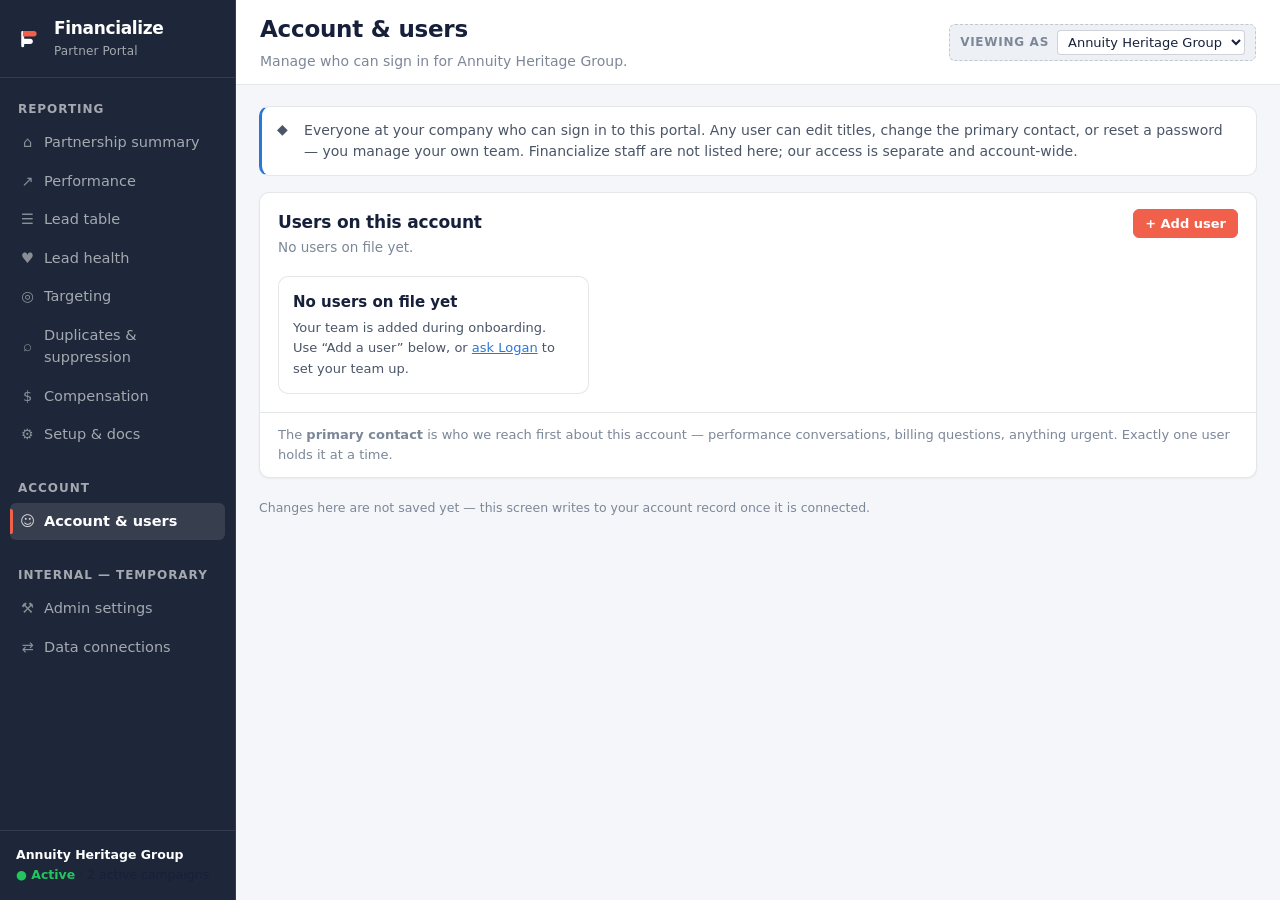
==== commit 3494b7f3: "Pre-ship pass: unfire rename, page split, rejection catalogue, timing Eight rounds of review changes" ====
--- a/account.html
+++ b/account.html
@@ -68,9 +68,12 @@
         </div>
       </section>
 
+      <!-- Reviewer-facing. `.mocknote` is the prototype's own scaffolding and
+           is stripped before this goes in front of a partner; the storage spec
+           it used to name lives in ADMIN-MAPPING §1a. -->
       <p class="mocknote" style="border:0;padding:0;margin:0">
-        Mock-up — edits persist in this browser tab only. In production this is the
-        <code>affiliate_users</code> table; see <code>ADMIN-MAPPING.md</code> §1a.
+        Changes here are not saved yet — this screen writes to your account record once it is
+        connected.
       </p>
 
     </div>
--- a/assets/css/dashboard.css
+++ b/assets/css/dashboard.css
@@ -436,6 +436,11 @@
   background: var(--surface-1);
   color: var(--ink);
   cursor: pointer;
+  /* A button never wraps internally — link-buttons ("View details →") are
+     inline <a>s and would otherwise split mid-label inside narrow table
+     cells. The table scrolls in its .table-wrap instead. */
+  white-space: nowrap;
+  display: inline-block;
 }
 .btn:hover { background: var(--surface-2); }
 /* For the one action a screen exists to make obvious. */
@@ -611,6 +616,17 @@
 .delta-up   { color: var(--good-text); }
 .delta-down { color: var(--critical-text); }
 .delta-flat { color: var(--ink-muted); }
+
+/* A tile that navigates. Only used where the tile has a single obvious
+   destination — Acceptance rate scrolls to the rejection breakdown that
+   explains it. Keyboard-reachable, because a click target that only works
+   with a mouse is not a control. */
+.tile-link { cursor: pointer; }
+.tile-link:hover { border-color: var(--border-strong); }
+.tile-link:focus-visible {
+  outline: 2px solid var(--series-1);
+  outline-offset: 2px;
+}
 
 .tile-northstar { border-color: var(--series-1); border-width: 1px; }
 .tile-revshare {
@@ -1235,6 +1251,24 @@
 .notice-info    { border-left: 3px solid var(--series-1); }
 .notice-warn    { border-left: 3px solid var(--warning); }
 .notice-mock    { border-left: 3px solid var(--muted-mark); background: var(--surface-2); }
+/* An internal-note card sitting on a PARTNER-FACING page. Dashed warn border
+   and a standing badge so no screenshot ever mistakes it for partner
+   content. (Wholly internal pages carry their own banner instead.) */
+.card.is-internal { border: 1px dashed var(--warning); }
+.card.is-internal > .card-head { background: var(--surface-2); }
+.card.is-internal > .card-head h2::before {
+  content: 'INTERNAL';
+  display: inline-block;
+  font-size: 10px;
+  font-weight: 700;
+  letter-spacing: .08em;
+  color: var(--ink-2);
+  border: 1px solid var(--warning);
+  border-radius: 4px;
+  padding: 1px 6px;
+  margin-right: 8px;
+  vertical-align: 2px;
+}
 
 /* Build note — visible only in the mock-up, flagged for the dev handoff */
 .mocknote {
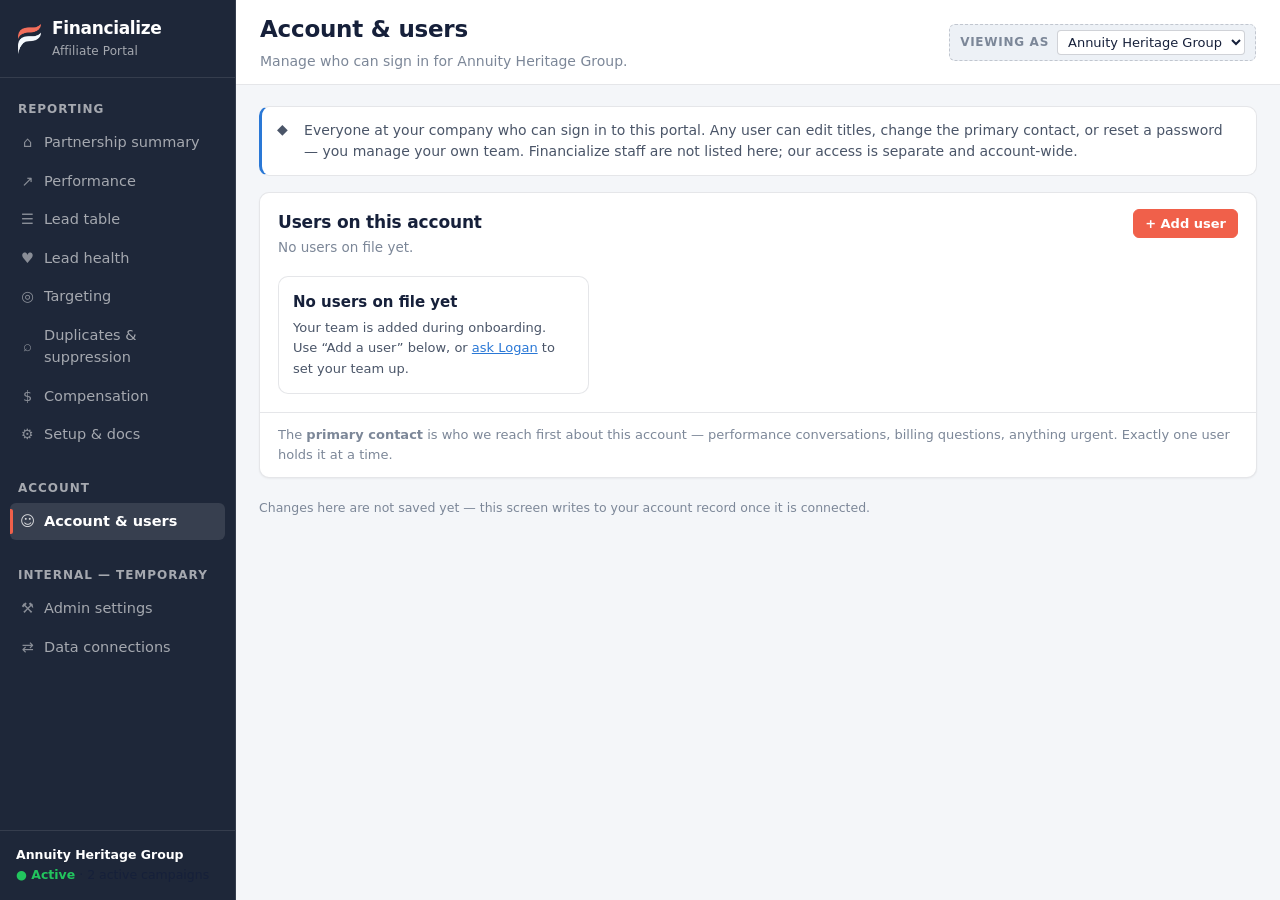
==== commit 5e6a1fde: "Real logo, Affiliate Portal, and a consistent card-copy pass Logo   Dropped in the real asset (asset" ====
--- a/account.html
+++ b/account.html
@@ -50,8 +50,8 @@
       <section class="card" id="add-card" style="display:none">
         <div class="card-head">
           <div>
-            <h2>Add a user</h2>
-            <p class="sub">They receive an invitation email and set their own password.</p>
+            <h2>Add a user<span id="adduser-tip-host"></span></h2>
+            <p class="sub">Who else needs access?</p>
           </div>
         </div>
         <div class="card-body">
@@ -219,6 +219,10 @@
     });
   }
 
+  document.getElementById('adduser-tip-host').innerHTML =
+    A.tip('They receive an invitation email and set their own password. You can change or '
+          + 'remove their access at any time.');
+
   /* ---- add user ---------------------------------------------------------- */
   document.getElementById('add-user').addEventListener('click', function () {
     document.getElementById('add-card').style.display = '';
--- a/assets/css/dashboard.css
+++ b/assets/css/dashboard.css
@@ -235,15 +235,30 @@
   height: 100vh;
 }
 
+/* The brand block is an <a> to the Partnership summary. It must not pick up
+   link styling — it is a logo, not a link in prose. */
 .brand {
   padding: 18px 18px 16px;
   border-bottom: 1px solid var(--nav-border);
   display: flex;
   align-items: center;
-  gap: 10px;
-}
-.brand-logo { flex: 0 0 26px; }
-.brand-logo svg { display: block; width: 26px; height: 26px; }
+  gap: 11px;
+  text-decoration: none;
+  color: inherit;
+}
+.brand:hover .brand-mark { color: #fff; }
+.brand:focus-visible {
+  outline: 2px solid var(--brand-coral);
+  outline-offset: -2px;
+}
+/* The mark is 644x839 — taller than wide. Height is the fixed dimension and
+   width follows from the aspect ratio; setting both squashes it. */
+.brand-logo { flex: 0 0 auto; display: flex; align-items: center; }
+.brand-logo img {
+  display: block;
+  height: 30px;
+  width: auto;
+}
 .brand-mark {
   font-size: 17px;
   font-weight: 550;
@@ -397,7 +412,10 @@
   color: var(--ink-muted);
   font-weight: 650;
 }
+/* .field-select gets the same treatment outside a filter row — used by the
+   creatives campaign picker, which is a control inside a card body. */
 .field select,
+.field-select,
 .field input[type="date"],
 .field input[type="text"],
 .field input[type="search"] {
@@ -872,6 +890,11 @@
   color: var(--ink-2);
   pointer-events: none;
 }
+/* A bubble carrying a list needs room to be a list. */
+#fz-tipbox.is-rich { max-width: 380px; }
+#fz-tipbox.is-rich p:last-child { margin-bottom: 0; }
+#fz-tipbox.is-rich ul { color: var(--ink); }
+#fz-tipbox.is-rich strong { color: var(--ink); font-variant-numeric: tabular-nums; }
 
 /* --------------------------------------------------------------------------
    Collapsible card (native <details>)
@@ -1189,7 +1212,7 @@
    Meters (pillar sub-scores) — track is a lighter step of the fill's own ramp
    -------------------------------------------------------------------------- */
 
-.meter { margin-bottom: 20px; }
+.meter { margin-bottom: 22px; }
 .meter:last-child { margin-bottom: 0; }
 .meter-head {
   display: flex;
@@ -1203,9 +1226,11 @@
 .meter-score { font-size: 16px; font-weight: 650; font-variant-numeric: tabular-nums; }
 /* Track and fill carry the SAME severity class — see the meter ramp note in
    the token block. */
+/* Thicker since the explanatory text moved into the info bubble — the bar is
+   now the only thing carrying the pillar visually, so it gets the weight. */
 .meter-track {
-  height: 10px;
-  border-radius: 5px;
+  height: 18px;
+  border-radius: 9px;
   background: var(--meter-track);
   overflow: hidden;
 }
@@ -1213,18 +1238,22 @@
 .meter-track.is-serious  { background: var(--meter-track-serious); }
 .meter-track.is-critical { background: var(--meter-track-critical); }
 
-.meter-fill { height: 100%; border-radius: 4px; background: var(--meter-fill); }
+.meter-fill { height: 100%; border-radius: 9px; background: var(--meter-fill); }
 .meter-fill.is-warning  { background: var(--meter-fill-warning); }
 .meter-fill.is-serious  { background: var(--meter-fill-serious); }
 .meter-fill.is-critical { background: var(--meter-fill-critical); }
 
 .meter-track.is-parked { background: var(--surface-2); }
+/* Still used by the weekly-target card, which shows three short facts under
+   its bar. The health breakdown dropped it when its inputs moved into the
+   info bubble — removing the rule as well was a regression: the three spans
+   lost their gap and ran together as one string. */
 .meter-parts {
   margin-top: 8px;
   font-size: 12.5px;
   color: var(--ink-muted);
   display: flex;
-  gap: 14px;
+  gap: 16px;
   flex-wrap: wrap;
 }
 .meter-parts span { font-variant-numeric: tabular-nums; }
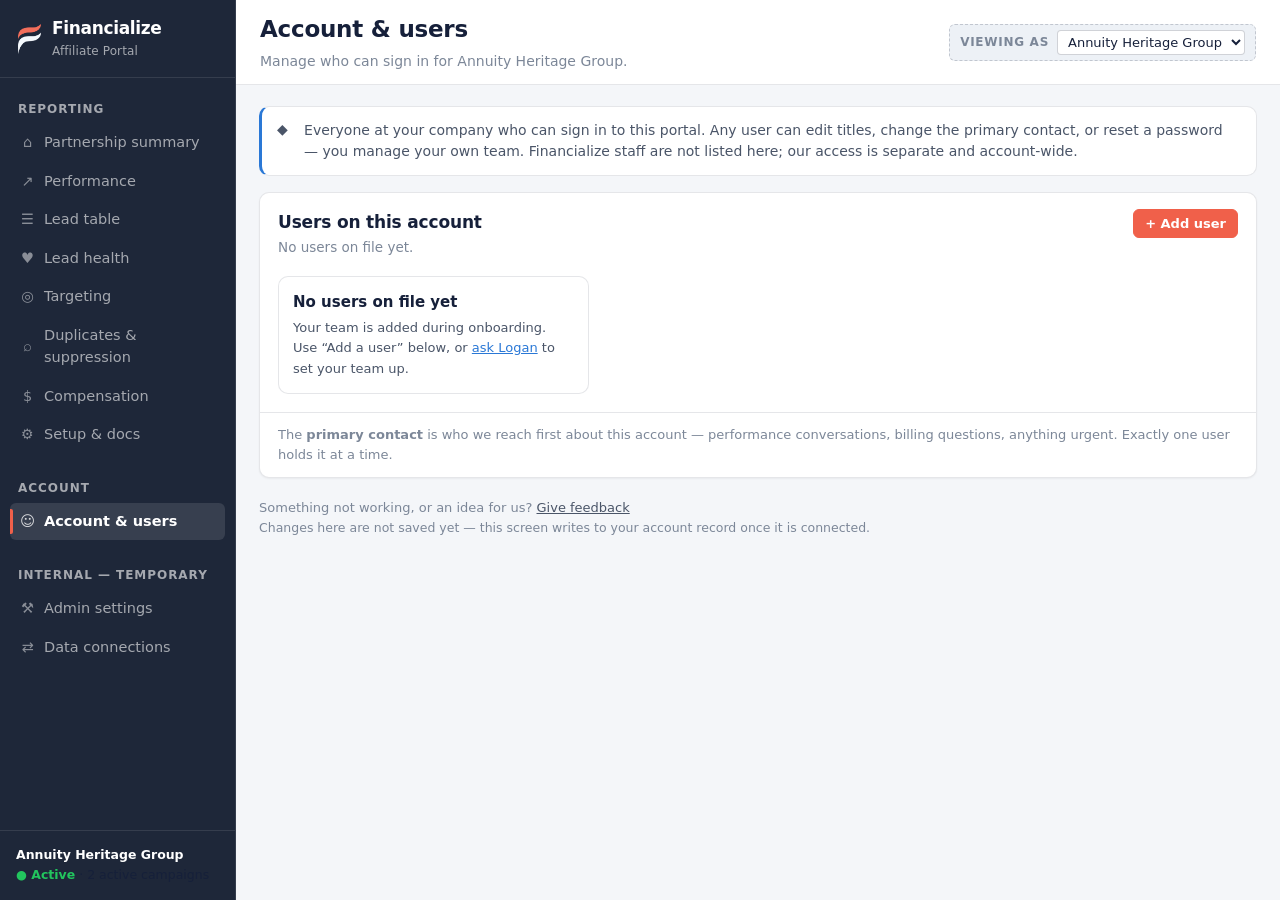
==== commit f8f1d3de: "Add a feedback link on the Account page One quiet line under the last card: "Something not working, " ====
--- a/account.html
+++ b/account.html
@@ -67,6 +67,16 @@
           </form>
         </div>
       </section>
+
+      <!-- FEEDBACK LIVES HERE AND NOWHERE ELSE. Deliberately one quiet line
+           at the foot of the Account page rather than a floating widget on
+           every screen: a persistent "feedback" button reads as a beta badge,
+           and a partner hunting for it looks under their account before they
+           look on a reporting page. -->
+      <p class="feedback-line">
+        Something not working, or an idea for us?
+        <a href="#" id="feedback-link">Give feedback</a>
+      </p>
 
       <!-- Reviewer-facing. `.mocknote` is the prototype's own scaffolding and
            is stripped before this goes in front of a partner; the storage spec
@@ -223,6 +233,35 @@
     A.tip('They receive an invitation email and set their own password. You can change or '
           + 'remove their access at any time.');
 
+  /* ---- feedback -----------------------------------------------------------
+     Points at a form that does not exist yet, so the link opens a short
+     explanation instead of dead-ending on a 404. When ADMIN_FEEDBACK_URL is
+     set it becomes an ordinary link and this branch stops running. */
+  (function () {
+    var fb = D.feedbackLink();
+    var el = document.getElementById('feedback-link');
+    if (fb.connected) {
+      el.href = fb.url;
+      el.target = '_blank';
+      el.rel = 'noopener';
+      return;
+    }
+    el.addEventListener('click', function (e) {
+      e.preventDefault();
+      A.openModal({
+        title: 'Give feedback',
+        html: '<div class="notice notice-info"><span class="ico">\u25c6</span><div>' +
+          '<strong>The feedback form is not connected yet.</strong> It will open from here ' +
+          'once it is set up. In the meantime your account manager is the fastest route \u2014 ' +
+          'anything you would put in a form, send to them and it reaches the same people.' +
+          '</div></div>' +
+          '<p style="color:var(--ink-2);font-size:14px;margin-bottom:0">' +
+          '<a href="mailto:logan@financialize.com">logan@financialize.com</a></p>',
+        returnFocusTo: el
+      });
+    });
+  })();
+
   /* ---- add user ---------------------------------------------------------- */
   document.getElementById('add-user').addEventListener('click', function () {
     document.getElementById('add-card').style.display = '';
--- a/assets/css/dashboard.css
+++ b/assets/css/dashboard.css
@@ -1259,6 +1259,16 @@
 .meter-parts span { font-variant-numeric: tabular-nums; }
 .meter.is-parked .meter-name { color: var(--ink-muted); }
 
+/* Quiet by design — it sits under the last card on the Account page and must
+   not compete with anything above it. */
+.feedback-line {
+  margin: 4px 0 0;
+  font-size: 13px;
+  color: var(--ink-muted);
+}
+.feedback-line a { color: var(--ink-2); }
+.feedback-line a:hover { color: var(--brand-coral); }
+
 /* --------------------------------------------------------------------------
    Notices
    -------------------------------------------------------------------------- */
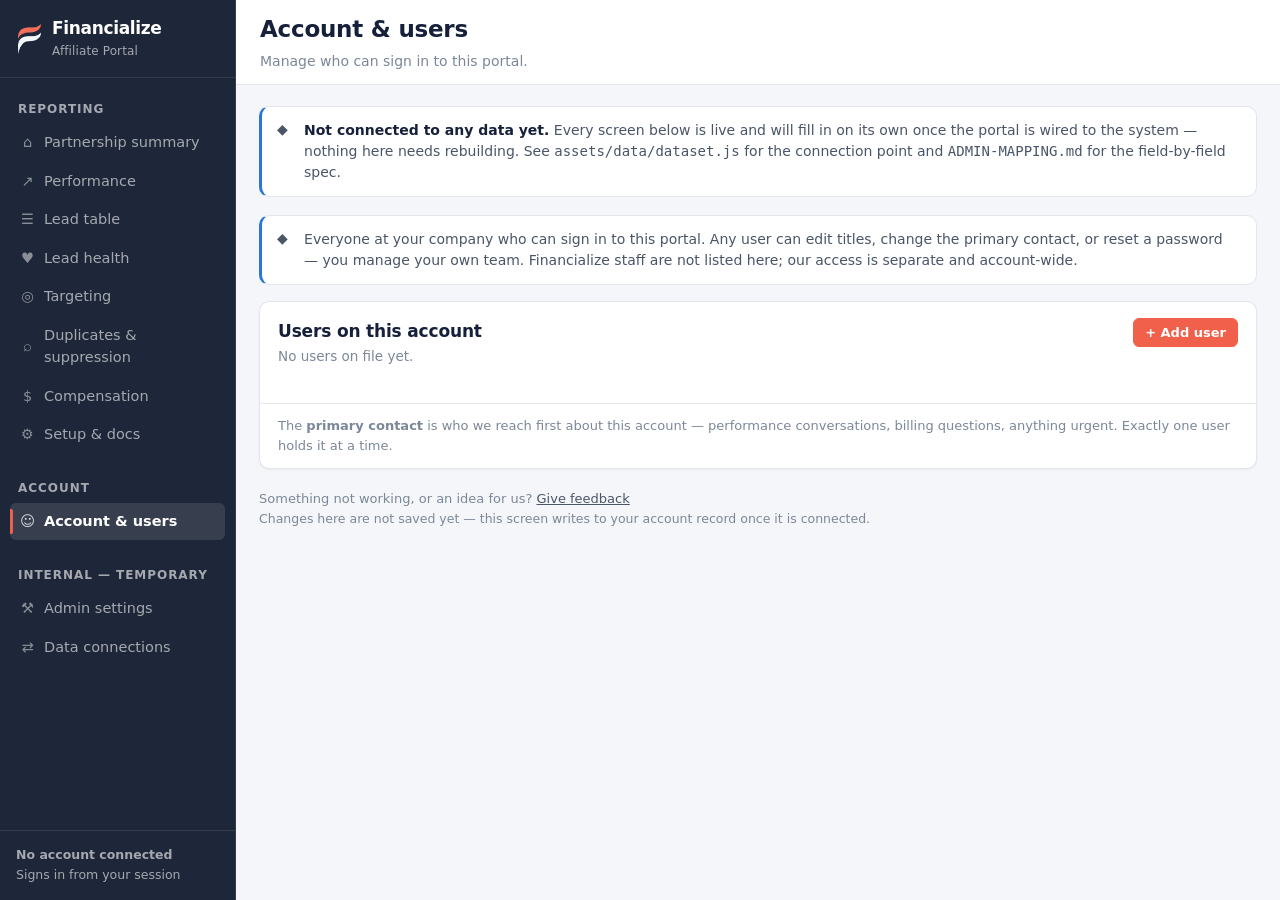
==== commit 83aa8dcf: "Lead criteria from the standards doc; team emails; creative schema Emails   Courtney Barrett cbarret" ====
--- a/account.html
+++ b/account.html
@@ -106,7 +106,9 @@
   A.shell(state, {
     active: 'account.html',
     title: 'Account & users',
-    subtitle: 'Manage who can sign in for ' + state.partner.name + '.'
+    subtitle: state.partner.name
+      ? 'Manage who can sign in for ' + state.partner.name + '.'
+      : 'Manage who can sign in to this portal.'
   });
 
   var toastHost = document.getElementById('action-toast');
--- a/assets/css/dashboard.css
+++ b/assets/css/dashboard.css
@@ -1080,8 +1080,8 @@
    obeys the same rules as the linear meters. */
 .gauge-card { display: block; text-decoration: none; color: inherit; }
 .gauge-card:hover { background: var(--surface-2); }
-.gauge-wrap { display: flex; flex-direction: column; align-items: center; padding: 4px 0 2px; }
-.gauge-wrap svg { display: block; }
+.gauge-wrap { display: flex; flex-direction: column; align-items: center; padding: 6px 0 2px; }
+.gauge-wrap svg { display: block; margin: 0 auto; }
 .gauge-value {
   font-size: 34px; font-weight: 650; letter-spacing: -0.02em;
   line-height: 1;
@@ -1269,6 +1269,25 @@
 .feedback-line a { color: var(--ink-2); }
 .feedback-line a:hover { color: var(--brand-coral); }
 
+/* Who to ask, by subject. The subject leads because that is what a partner
+   arrives with; the name is the answer, not the question. */
+.team-grid {
+  display: grid;
+  grid-template-columns: repeat(auto-fill, minmax(220px, 1fr));
+  gap: 12px;
+}
+.team-card {
+  border: 1px solid var(--border);
+  border-radius: var(--radius-sm);
+  padding: 12px 14px;
+  background: var(--surface-1);
+}
+.team-card.is-primary { border-color: var(--brand-coral); }
+.team-what { font-size: 13px; font-weight: 600; color: var(--ink); margin-bottom: 7px; }
+.team-who { font-size: 14px; color: var(--ink); }
+.team-role { font-size: 12px; color: var(--ink-muted); margin-top: 1px; }
+.team-mail { font-size: 12.5px; margin-top: 6px; word-break: break-word; }
+
 /* --------------------------------------------------------------------------
    Notices
    -------------------------------------------------------------------------- */
@@ -1290,6 +1309,10 @@
 .notice-info    { border-left: 3px solid var(--series-1); }
 .notice-warn    { border-left: 3px solid var(--warning); }
 .notice-mock    { border-left: 3px solid var(--muted-mark); background: var(--surface-2); }
+/* Loudest notice in the set. Used only for the delete-on-implementation
+   banners on the two internal pages. */
+.notice-crit    { border-left: 3px solid var(--critical); background: var(--surface-2); }
+.notice-crit .ico { color: var(--critical-text); }
 /* An internal-note card sitting on a PARTNER-FACING page. Dashed warn border
    and a standing badge so no screenshot ever mistakes it for partner
    content. (Wholly internal pages carry their own banner instead.) */
